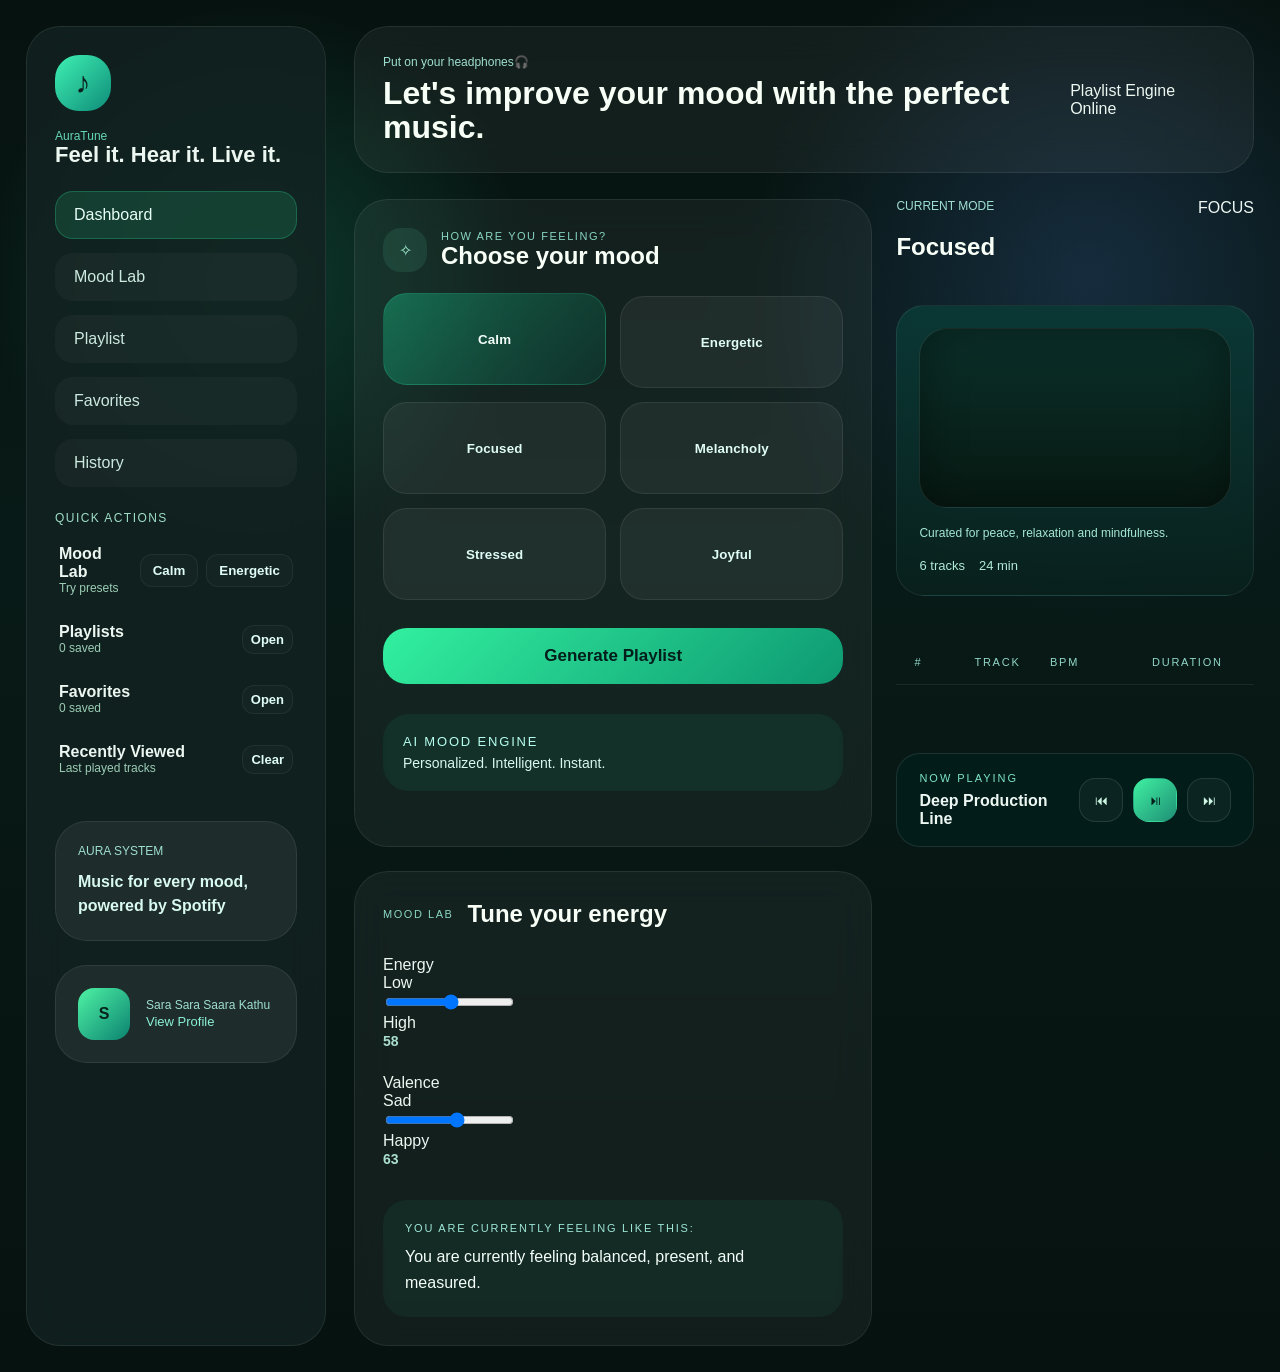
==== MOOD-BASED-PLAYLIST-main/web/index.html @ 7203abdc "Added my changes" ====
<!DOCTYPE html>
<html lang="en">
<head>
    <meta charset="UTF-8" />
    <meta name="viewport" content="width=device-width, initial-scale=1.0" />
    <title>AuraTune</title>
    <link rel="stylesheet" href="styles.css" />
</head>
<body>
    <div class="app-shell">
        <aside class="sidebar-panel">
            <div class="sidebar-brand">
                <div class="logo">♪</div>
                <div>
                    <p class="label-small">AuraTune</p>
                    <h1>Feel it. Hear it. Live it.</h1>
                </div>
            </div>

            <nav class="sidebar-nav">
                <a class="nav-link active" data-panel="dashboard" href="#">Dashboard</a>
                <a class="nav-link" data-panel="mood-lab" href="#">Mood Lab</a>
                <a class="nav-link" data-panel="playlist" href="#">Playlist</a>
                <a class="nav-link" data-panel="favorites" href="#">Favorites</a>
                <a class="nav-link" data-panel="history" href="#">History</a>
            </nav>

            <div class="sidebar-section" id="sidebar-interact">
                <div class="sidebar-subtitle">Quick Actions</div>
                <div id="sidebar-moodlab" class="sidebar-items">
                    <div class="sidebar-item">
                        <div>
                            <strong>Mood Lab</strong>
                            <div class="muted">Try presets</div>
                        </div>
                        <div class="sidebar-actions">
                            <button class="sidebar-button" data-mood="Calm">Calm</button>
                            <button class="sidebar-button" data-mood="Energetic">Energetic</button>
                        </div>
                    </div>
                </div>

                <div id="sidebar-playlists" class="sidebar-items">
                    <div class="sidebar-item">
                        <div>
                            <strong>Playlists</strong>
                            <div class="muted" id="sidebar-playlist-count">0 saved</div>
                        </div>
                        <div class="sidebar-actions">
                            <button class="sidebar-button small" data-action="open-playlists">Open</button>
                        </div>
                    </div>
                </div>

                <div id="sidebar-favs" class="sidebar-items">
                    <div class="sidebar-item">
                        <div>
                            <strong>Favorites</strong>
                            <div class="muted" id="sidebar-favorites-count">0 saved</div>
                        </div>
                        <div class="sidebar-actions">
                            <button class="sidebar-button small" data-action="open-favs">Open</button>
                        </div>
                    </div>
                </div>

                <div id="sidebar-history" class="sidebar-items">
                    <div class="sidebar-item">
                        <div>
                            <strong>Recently Viewed</strong>
                            <div class="muted">Last played tracks</div>
                        </div>
                        <div class="sidebar-actions">
                            <button class="sidebar-button small" data-action="clear-history">Clear</button>
                        </div>
                    </div>
                    <ul id="recentHistory" class="panel-list" aria-live="polite"></ul>
                </div>
            </div>

            <div class="spotify-card">
                <p class="label-small">AURA SYSTEM</p>
                <h2>Music for every mood, powered by Spotify</h2>
            </div>

            <div class="profile-card">
                <div class="profile-avatar">S</div>
                <div>
                    <p class="label-small">Sara Sara Saara Kathu</p>
                    <a href="#">View Profile</a>
                </div>
            </div>
        </aside>

        <main class="dashboard-main">
            <header class="dashboard-header">
                <div>
                    <p class="label-small">Put on your headphones🎧</p>
                    <h2>Let's improve your mood with the perfect music.</h2>
                </div>
                <div class="status-pill status-pill-top">
                    <span class="status-dot"></span>
                    Playlist Engine Online
                </div>
            </header>

            <div class="panel-section" data-view="dashboard">
            <section class="dashboard-grid">
                <div class="mood-card">
                    <div class="section-title small">
                        <span class="icon-badge">✧</span>
                        <div>
                            <p class="label-small">HOW ARE YOU FEELING?</p>
                            <h3>Choose your mood</h3>
                        </div>
                    </div>

                    <div class="mood-options mood-grid">
                        <button class="mood-button active" data-mood="Calm">Calm</button>
                        <button class="mood-button" data-mood="Energetic">Energetic</button>
                        <button class="mood-button" data-mood="Focused">Focused</button>
                        <button class="mood-button" data-mood="Melancholy">Melancholy</button>
                        <button class="mood-button" data-mood="Stressed">Stressed</button>
                        <button class="mood-button" data-mood="Joyful">Joyful</button>
                    </div>

                    <button id="generateBtn" class="primary-button">Generate Playlist</button>

                    <div class="feature-callout">
                        <p class="feature-title">AI Mood Engine</p>
                        <p class="feature-copy">Personalized. Intelligent. Instant.</p>
                    </div>
                </div>

                <div class="right-panel">
                    <div class="current-mode-header">
                        <div>
                            <p class="label-small">CURRENT MODE</p>
                            <h2 id="currentMood">Focused</h2>
                        </div>
                        <span id="moodBadge" class="mood-badge mood-focused">FOCUS</span>
                    </div>

                    <div class="current-listen-card">
                        <div class="cover-art"></div>
                        <div class="listen-copy">
                            <p class="label-small" id="currentDescription">Curated for peace, relaxation and mindfulness.</p>
                            <div class="listen-meta">
                                <span id="trackCount">6 tracks</span>
                                <span id="playlistDuration">24 min</span>
                            </div>
                        </div>
                    </div>

                    <div class="track-table">
                        <div class="track-row track-table-header">
                            <div>#</div>
                            <div>TRACK</div>
                            <div>BPM</div>
                            <div>DURATION</div>
                        </div>
                        <div class="track-list-wrapper">
                            <ul id="trackList" class="track-list"></ul>
                        </div>
                    </div>

                    <div class="mini-player">
                        <div class="player-info">
                            <span class="player-status">Now Playing</span>
                            <strong id="playerTrack">Deep Production Line</strong>
                        </div>
                        <div class="player-controls">
                            <button class="icon-button">⏮</button>
                            <button class="icon-button play">⏯</button>
                            <button class="icon-button">⏭</button>
                        </div>
                    </div>
                </div>

                <div class="slider-card">
                    <div class="slider-card-header">
                        <p class="label-small">Mood Lab</p>
                        <h3>Tune your energy</h3>
                    </div>

                    <div class="mood-sliders">
                        <div class="mood-slider">
                            <span class="slider-title">Energy</span>
                            <div class="slider-line">
                                <span class="slider-text">Low</span>
                                <div class="slider-track">
                                    <input id="energyRange" type="range" min="14" max="100" value="58" step="1" />
                                    <div class="slider-fill" id="energySliderFill"></div>
                                    <div class="slider-thumb" id="energyThumb"></div>
                                </div>
                                <span class="slider-text">High</span>
                            </div>
                            <span class="slider-value" id="energyValue">58</span>
                        </div>

                        <div class="mood-slider">
                            <span class="slider-title">Valence</span>
                            <div class="slider-line">
                                <span class="slider-text">Sad</span>
                                <div class="slider-track">
                                    <input id="valenceRange" type="range" min="14" max="100" value="63" step="1" />
                                    <div class="slider-fill" id="valenceSliderFill"></div>
                                    <div class="slider-thumb" id="valenceThumb"></div>
                                </div>
                                <span class="slider-text">Happy</span>
                            </div>
                            <span class="slider-value" id="valenceValue">63</span>
                        </div>
                    </div>

                    <div class="feeling-summary">
                        <p class="feeling-title">You are currently feeling like this:</p>
                        <p id="feelingStatement" class="feeling-statement">Calm, focused, and in control.</p>
                    </div>
                </div>
            </section>
            </div>

            <div class="panel-section hidden" data-view="mood-lab">
                <section class="dashboard-grid">
                    <div class="mood-card">
                        <div class="section-title small">
                            <span class="icon-badge">✧</span>
                            <div>
                                <p class="label-small">Mood Lab</p>
                                <h3>Dial your energy and valence</h3>
                            </div>
                        </div>
                        <p class="panel-copy">Choose a mood, then tune the sliders to shape your playlist vibe. Hit Generate Playlist to refresh the right panel.</p>
                        <div id="moodLabInfo" class="panel-detail">
                            <p><strong>Selected mood:</strong> Focused</p>
                            <p><strong>Energy:</strong> 58 / <strong>Valence:</strong> 63</p>
                            <p>Use the sliders to make your playlist brighter, calmer, or more driven.</p>
                        </div>
                    </div>
                </section>
            </div>

            <div class="panel-section hidden" data-view="playlist">
                <section class="dashboard-grid">
                    <div class="mood-card">
                        <div class="section-title small">
                            <span class="icon-badge">♪</span>
                            <div>
                                <p class="label-small">Playlist</p>
                                <h3>View your latest playlist</h3>
                            </div>
                        </div>
                        <p class="panel-copy">Click Generate Playlist to populate your current playlist. Track titles become clickable Spotify links.</p>
                        <div id="playlistTabInfo" class="panel-detail">
                            <p><strong>Latest playlist:</strong> No playlist generated yet.</p>
                            <p><strong>Tip:</strong> Select a mood and use the sliders to tailor the vibe.</p>
                        </div>
                    </div>
                </section>
            </div>

            <div class="panel-section hidden" data-view="favorites">
                <section class="dashboard-grid">
                    <div class="mood-card">
                        <div class="section-title small">
                            <span class="icon-badge">★</span>
                            <div>
                                <p class="label-small">Favorites</p>
                                <h3>Your favorite tracks</h3>
                            </div>
                        </div>
                        <p class="panel-copy">Save your go-to songs and return to your favorite soundtracks anytime.</p>
                        <ul id="favoritesList" class="panel-list">
                            <li>Golden Street • The Weekend Signal</li>
                            <li>Quiet Flow • Everyday Morning</li>
                            <li>Solar Drive • Neon Engine</li>
                        </ul>
                    </div>
                </section>
            </div>

            <div class="panel-section hidden" data-view="history">
                <section class="dashboard-grid">
                    <div class="mood-card">
                        <div class="section-title small">
                            <span class="icon-badge">⏳</span>
                            <div>
                                <p class="label-small">History</p>
                                <h3>Track your listening sessions</h3>
                            </div>
                        </div>
                        <p class="panel-copy">Recent playlists and mood sessions will be listed here.</p>
                        <div id="historyLastSong" class="panel-detail">
                            <p><strong>Last directed song:</strong> None yet</p>
                        </div>
                    </div>
                </section>
            </div>
        </main>
    </div>

    <script src="app.js"></script>
</body>
</html>
---- MOOD-BASED-PLAYLIST-main/web/styles.css ----
* {
    box-sizing: border-box;
}

body {
    margin: 0;
    font-family: "Segoe UI", Arial, sans-serif;
    color: #edf7f1;
    background:
        radial-gradient(circle at 20% 20%, rgba(37, 199, 141, 0.20), transparent 18%),
        radial-gradient(circle at 85% 20%, rgba(90, 145, 255, 0.18), transparent 22%),
        linear-gradient(180deg, #06120f 0%, #081a17 40%, #06120f 100%);
    min-height: 100vh;
}

button,
a {
    font-family: inherit;
}

a {
    text-decoration: none;
    color: inherit;
}

.app-shell {
    display: grid;
    grid-template-columns: 300px 1fr;
    gap: 28px;
    max-width: 1480px;
    margin: 0 auto;
    padding: 26px;
    min-height: 100vh;
}

.hidden {
    display: none !important;
}

.panel-copy {
    margin-top: 18px;
    color: #cce9dd;
    font-size: 15px;
    line-height: 1.7;
}

.panel-detail {
    margin-top: 18px;
    padding: 18px;
    border-radius: 22px;
    background: rgba(255, 255, 255, 0.04);
    border: 1px solid rgba(255, 255, 255, 0.08);
    color: #d8f4ea;
    font-size: 14px;
    line-height: 1.7;
}

.panel-list {
    list-style: none;
    padding: 0;
    margin: 14px 0 0;
}

.panel-list li {
    margin-bottom: 10px;
    color: #c3efe1;
}

.sidebar-panel {
    display: flex;
    flex-direction: column;
    gap: 24px;
    padding: 28px;
    border-radius: 34px;
    border: 1px solid rgba(255, 255, 255, 0.08);
    background: rgba(19, 35, 33, 0.82);
    backdrop-filter: blur(18px);
}

.sidebar-brand {
    display: grid;
    gap: 18px;
}

.sidebar-brand .logo {
    width: 56px;
    height: 56px;
    border-radius: 24px;
    display: grid;
    place-items: center;
    font-size: 30px;
    color: #0b2220;
    background: linear-gradient(135deg, #3ff1b3, #0e8c79);
}

.sidebar-brand h1 {
    margin: 0;
    font-size: 22px;
    line-height: 1.1;
}

.sidebar-brand .label-small {
    color: #65d7b6;
}

.sidebar-nav {
    display: grid;
    gap: 14px;
}

.sidebar-section {
    display: flex;
    flex-direction: column;
    gap: 12px;
}

.sidebar-subtitle {
    font-size: 12px;
    color: #9fdfc8;
    text-transform: uppercase;
    letter-spacing: 0.12em;
}

.sidebar-item {
    display: flex;
    align-items: center;
    justify-content: space-between;
    gap: 12px;
    padding: 8px 4px;
}

.sidebar-actions {
    display: flex;
    gap: 8px;
    align-items: center;
}

.sidebar-button {
    padding: 8px 12px;
    border-radius: 12px;
    border: 1px solid rgba(255,255,255,0.06);
    background: rgba(255,255,255,0.02);
    color: #dffcf6;
    cursor: pointer;
    font-weight: 700;
}

.sidebar-button.small {
    padding: 6px 8px;
    font-size: 13px;
}

.sidebar-button:hover {
    background: linear-gradient(135deg, rgba(27,233,163,0.12), rgba(10,78,64,0.12));
    transform: translateY(-2px);
}

.muted {
    font-size: 12px;
    color: #9ccdb5;
}

#recentHistory li {
    display: flex;
    justify-content: space-between;
    align-items: center;
    gap: 8px;
    padding: 8px 10px;
    border-radius: 12px;
}

#recentHistory li .history-title {
    color: #dffcf6;
    font-size: 13px;
}

#recentHistory li button {
    background: transparent;
    border: none;
    color: #8bf1d8;
    cursor: pointer;
    font-weight: 700;
}

.nav-link {
    display: block;
    padding: 14px 18px;
    border-radius: 18px;
    border: 1px solid transparent;
    color: #cce9e0;
    background: rgba(255, 255, 255, 0.03);
    transition: background 180ms ease, border-color 180ms ease;
}

.nav-link:hover,
.nav-link.active {
    background: rgba(46, 211, 145, 0.16);
    border-color: rgba(46, 211, 145, 0.28);
    color: #e8fff6;
}

.spotify-card,
.profile-card,
.glass-panel {
    border-radius: 32px;
    border: 1px solid rgba(255, 255, 255, 0.08);
    background: rgba(255, 255, 255, 0.06);
    padding: 22px;
}

.spotify-card h2 {
    margin: 12px 0 0;
    font-size: 16px;
    line-height: 1.5;
    color: #d8faf0;
}

.profile-card {
    display: flex;
    align-items: center;
    gap: 16px;
}

.profile-avatar {
    width: 52px;
    height: 52px;
    border-radius: 16px;
    display: grid;
    place-items: center;
    font-weight: 800;
    color: #07221d;
    background: linear-gradient(135deg, #4ff3a5, #0b8270);
}

.profile-card a {
    color: #8bf1d8;
    font-size: 13px;
}

.dashboard-main {
    display: grid;
    gap: 26px;
}

.dashboard-header,
.mood-card,
.current-card,
.playlist-card,
.slider-card {
    border-radius: 34px;
    border: 1px solid rgba(255, 255, 255, 0.08);
    background: rgba(255, 255, 255, 0.05);
    backdrop-filter: blur(18px);
}

.dashboard-header {
    display: flex;
    align-items: center;
    justify-content: space-between;
    gap: 14px;
    padding: 28px;
}

.dashboard-header h2 {
    margin: 8px 0 0;
    font-size: 32px;
    line-height: 1.05;
}

.status-pill-top {
    padding: 10px 16px;
}

.dashboard-grid {
    display: grid;
    grid-template-columns: 1.45fr 1fr;
    gap: 24px;
}

.mood-card,
.current-card {
    padding: 28px;
}

.mood-card .section-title,
.playlist-card .section-title,
.slider-card .slider-card-header {
    display: flex;
    align-items: center;
    gap: 14px;
}

.section-title.small h3,
.slider-card-header h3 {
    margin: 0;
    font-size: 24px;
}

.section-title.small p,
.slider-card-header p {
    margin: 0;
    font-size: 11px;
    letter-spacing: 0.14em;
    text-transform: uppercase;
    color: #8ad6c3;
}

.mood-grid {
    margin-top: 24px;
    display: grid;
    grid-template-columns: repeat(2, minmax(130px, 1fr));
    gap: 14px;
}

.mood-button {
    display: flex;
    align-items: center;
    justify-content: center;
    min-height: 92px;
    border-radius: 24px;
    padding: 18px 16px;
    background: rgba(255, 255, 255, 0.05);
    border: 1px solid rgba(255, 255, 255, 0.08);
    color: #dffcf6;
    font-weight: 700;
    letter-spacing: 0.01em;
    transition: transform 200ms ease, border-color 200ms ease, background 200ms ease;
}

.mood-button:hover,
.mood-button.active {
    background: linear-gradient(135deg, rgba(27, 233, 163, 0.32), rgba(12, 78, 64, 0.35));
    border-color: rgba(46, 211, 145, 0.22);
    transform: translateY(-3px);
    color: #f4fff9;
}

.primary-button {
    width: 100%;
    margin-top: 28px;
    padding: 18px 20px;
    border-radius: 24px;
    border: none;
    background: linear-gradient(135deg, #32f09f, #0e9972);
    color: #031d1a;
    font-size: 17px;
    font-weight: 800;
    cursor: pointer;
}

.feature-callout {
    margin-top: 30px;
    padding: 20px;
    border-radius: 26px;
    background: rgba(18, 95, 74, 0.22);
}

.feature-title {
    margin: 0 0 6px;
    font-size: 13px;
    color: #b7fff0;
    letter-spacing: 0.14em;
    text-transform: uppercase;
}

.feature-copy {
    margin: 0;
    font-size: 14px;
    color: #d7f9ee;
}

.right-panel {
    display: grid;
    gap: 24px;
}

.current-card {
    padding: 28px;
    display: grid;
    gap: 24px;
}

.current-mode-header {
    display: flex;
    align-items: start;
    justify-content: space-between;
    gap: 16px;
}

.current-card h2 {
    margin: 8px 0 0;
    font-size: 34px;
    line-height: 1.05;
}

.current-listen-card {
    display: grid;
    grid-template-columns: 1fr;
    gap: 18px;
    padding: 22px;
    border-radius: 28px;
    background: linear-gradient(180deg, rgba(10, 57, 53, 0.92), rgba(9, 34, 30, 0.75));
    border: 1px solid rgba(255, 255, 255, 0.08);
}

.cover-art {
    min-height: 180px;
    border-radius: 28px;
    background: linear-gradient(180deg, #0b2f29, #071912);
    border: 1px solid rgba(255, 255, 255, 0.08);
    box-shadow: inset 0 0 45px rgba(0, 0, 0, 0.35);
}

.listen-copy .label-small {
    color: #a6e7d4;
}

.listen-meta {
    display: flex;
    gap: 14px;
    margin-top: 18px;
    color: #b1e9d7;
    font-size: 13px;
}

.track-table {
    margin-top: 20px;
}

.track-table-header {
    display: grid;
    grid-template-columns: 48px 1fr 90px 84px;
    gap: 12px;
    padding: 14px 18px;
    border-bottom: 1px solid rgba(255, 255, 255, 0.12);
    font-size: 11px;
    letter-spacing: 0.16em;
    text-transform: uppercase;
    color: #91d7c7;
}

.track-list-wrapper {
    margin-top: 0;
}

.track-list {
    list-style: none;
    padding: 0;
    margin: 0;
}

.track-table .track-row {
    display: grid;
    grid-template-columns: 48px 1fr 90px 84px;
    gap: 12px;
    align-items: center;
    padding: 16px 18px;
    border-bottom: 1px solid rgba(255, 255, 255, 0.08);
    transition: background 0.2s ease;
}

.track-table .track-row:hover {
    background: rgba(255, 255, 255, 0.05);
}

.track-row {
    position: relative;
}

.star-button {
    position: absolute;
    top: 8px;
    right: 8px;
    width: 34px;
    height: 34px;
    border-radius: 10px;
    display: grid;
    place-items: center;
    font-size: 16px;
    cursor: pointer;
    border: 1px solid rgba(255,255,255,0.06);
    background: rgba(255,255,255,0.02);
    color: #bfeee0;
}

.star-button:hover {
    background: linear-gradient(135deg, rgba(27,233,163,0.12), rgba(10,78,64,0.12));
    transform: translateY(-2px);
}

.star-on {
    background: linear-gradient(135deg, #ffd86b, #ffb84d);
    color: #3a1b00;
    border-color: rgba(255,200,120,0.3);
}

.track-index {
    display: grid;
    place-items: center;
    width: 38px;
    height: 38px;
    border-radius: 50%;
    background: rgba(255, 255, 255, 0.10);
    font-size: 12px;
    color: #a8fff0;
}

.track-title {
    font-size: 16px;
    margin-bottom: 6px;
}

.track-meta {
    font-size: 12px;
    color: #afbdba;
}

.track-bpm,
.track-duration {
    font-size: 13px;
    color: #bbe9d9;
    justify-self: end;
}

.mini-player {
    margin-top: 24px;
    display: flex;
    align-items: center;
    justify-content: space-between;
    padding: 18px 22px;
    border-radius: 24px;
    background: rgba(3, 29, 27, 0.95);
    border: 1px solid rgba(255,255,255,0.1);
}

.player-info {
    display: grid;
    gap: 8px;
}

.player-status {
    font-size: 11px;
    text-transform: uppercase;
    letter-spacing: 0.18em;
    color: #7de5c4;
}

.player-controls {
    display: flex;
    gap: 10px;
}

.icon-button {
    width: 44px;
    height: 44px;
    border-radius: 16px;
    border: 1px solid rgba(255,255,255,0.1);
    background: rgba(255,255,255,0.04);
    color: #cef8e4;
    cursor: pointer;
}

.icon-button.play {
    background: linear-gradient(135deg, #3ff0a2, #1f8f75);
    color: #031d19;
    border-color: transparent;
}

.stat-label {
    margin: 0 0 6px;
    color: #91d9c3;
    font-size: 11px;
    text-transform: uppercase;
    letter-spacing: 0.14em;
}

.stat-value {
    margin: 0;
    font-size: 28px;
    font-weight: 800;
}

.playlist-card {
    padding: 28px;
}

.track-list-wrapper {
    margin-top: 20px;
}

.track-row {
    align-items: center;
    gap: 20px;
    padding: 18px 16px;
}

.track-index {
    width: 44px;
    height: 44px;
    font-size: 12px;
}

.track-title {
    font-size: 18px;
}

.track-bpm {
    font-size: 13px;
}

.slider-card {
    padding: 28px;
}

.slider-card-header h3 {
    margin: 0;
    font-size: 24px;
}

.slider-card-header p {
    margin: 0;
}

.mood-sliders {
    margin-top: 28px;
    display: grid;
    gap: 24px;
}

.slider-line {
    grid-template-columns: auto 1fr auto;
}

.slider-value {
    margin-top: 6px;
    color: #aadfcd;
    font-size: 14px;
    font-weight: 700;
}

.feeling-summary {
    margin-top: 32px;
    padding: 22px;
    border-radius: 24px;
    background: rgba(30, 85, 71, 0.22);
}

.feeling-title {
    margin: 0 0 10px;
    color: #9fe8d8;
    text-transform: uppercase;
    font-size: 11px;
    letter-spacing: 0.16em;
}

.feeling-statement {
    margin: 0;
    font-size: 16px;
    line-height: 1.6;
    color: #f3fff8;
}

.icon-badge {
    display: inline-grid;
    place-items: center;
    width: 44px;
    height: 44px;
    border-radius: 18px;
    background: rgba(77, 165, 136, 0.16);
    color: #a7f4d5;
}

.label-small {
    margin: 0;
    font-size: 12px;
    color: #9fdfd0;
}

h2,
h3 {
    color: #f7fff7;
}

@media (max-width: 1100px) {
    .app-shell {
        grid-template-columns: 1fr;
    }

    .dashboard-grid {
        grid-template-columns: 1fr;
    }
}

@media (max-width: 720px) {
    .app-shell {
        padding: 18px;
    }

    .sidebar-panel,
    .dashboard-header,
    .mood-card,
    .current-card,
    .playlist-card,
    .slider-card {
        padding: 22px;
    }

    .mood-grid {
        grid-template-columns: 1fr;
    }
}
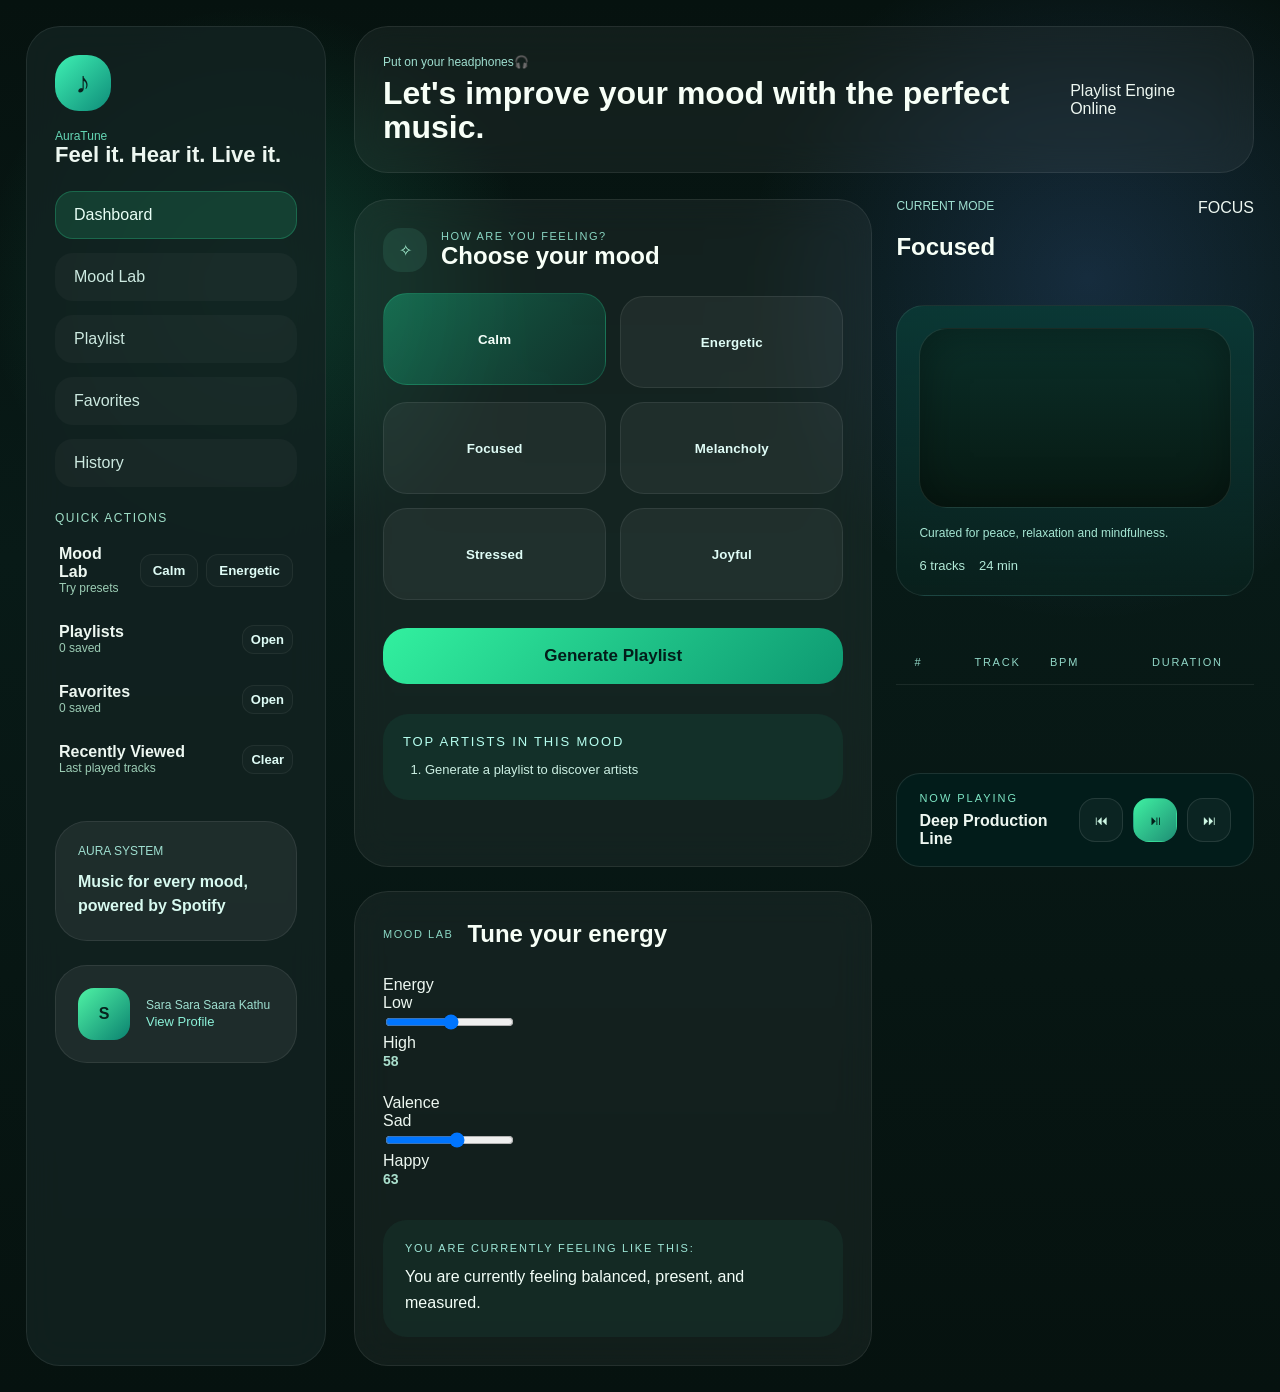
==== commit b0634212: "Add mood playlist display enhancements" ====
--- a/MOOD-BASED-PLAYLIST-main/web/index.html
+++ b/MOOD-BASED-PLAYLIST-main/web/index.html
@@ -127,8 +127,10 @@
                     <button id="generateBtn" class="primary-button">Generate Playlist</button>
 
                     <div class="feature-callout">
-                        <p class="feature-title">AI Mood Engine</p>
-                        <p class="feature-copy">Personalized. Intelligent. Instant.</p>
+                        <p class="feature-title">Top artists in this mood</p>
+                        <ol id="topArtistsList" class="top-artists-list">
+                            <li>Generate a playlist to discover artists</li>
+                        </ol>
                     </div>
                 </div>
 
@@ -161,6 +163,9 @@
                         </div>
                         <div class="track-list-wrapper">
                             <ul id="trackList" class="track-list"></ul>
+                            <div class="track-list-actions">
+                                <button id="showMoreTracks" class="secondary-button" type="button" hidden>Show more</button>
+                            </div>
                         </div>
                     </div>
 
--- a/MOOD-BASED-PLAYLIST-main/web/styles.css
+++ b/MOOD-BASED-PLAYLIST-main/web/styles.css
@@ -369,6 +369,18 @@
     color: #d7f9ee;
 }
 
+.top-artists-list {
+    margin: 10px 0 0;
+    padding-left: 22px;
+    color: #dffcf6;
+}
+
+.top-artists-list li {
+    padding: 3px 0;
+    color: #ccefe3;
+    font-size: 13px;
+}
+
 .right-panel {
     display: grid;
     gap: 24px;
@@ -449,6 +461,26 @@
     margin: 0;
 }
 
+.track-list-actions {
+    display: flex;
+    justify-content: center;
+    padding: 14px 18px 6px;
+}
+
+.secondary-button {
+    padding: 10px 18px;
+    border: 1px solid rgba(101, 215, 182, 0.35);
+    border-radius: 12px;
+    background: rgba(46, 211, 145, 0.10);
+    color: #dffcf6;
+    cursor: pointer;
+    font-weight: 700;
+}
+
+.secondary-button:hover {
+    background: rgba(46, 211, 145, 0.20);
+}
+
 .track-table .track-row {
     display: grid;
     grid-template-columns: 48px 1fr 90px 84px;
